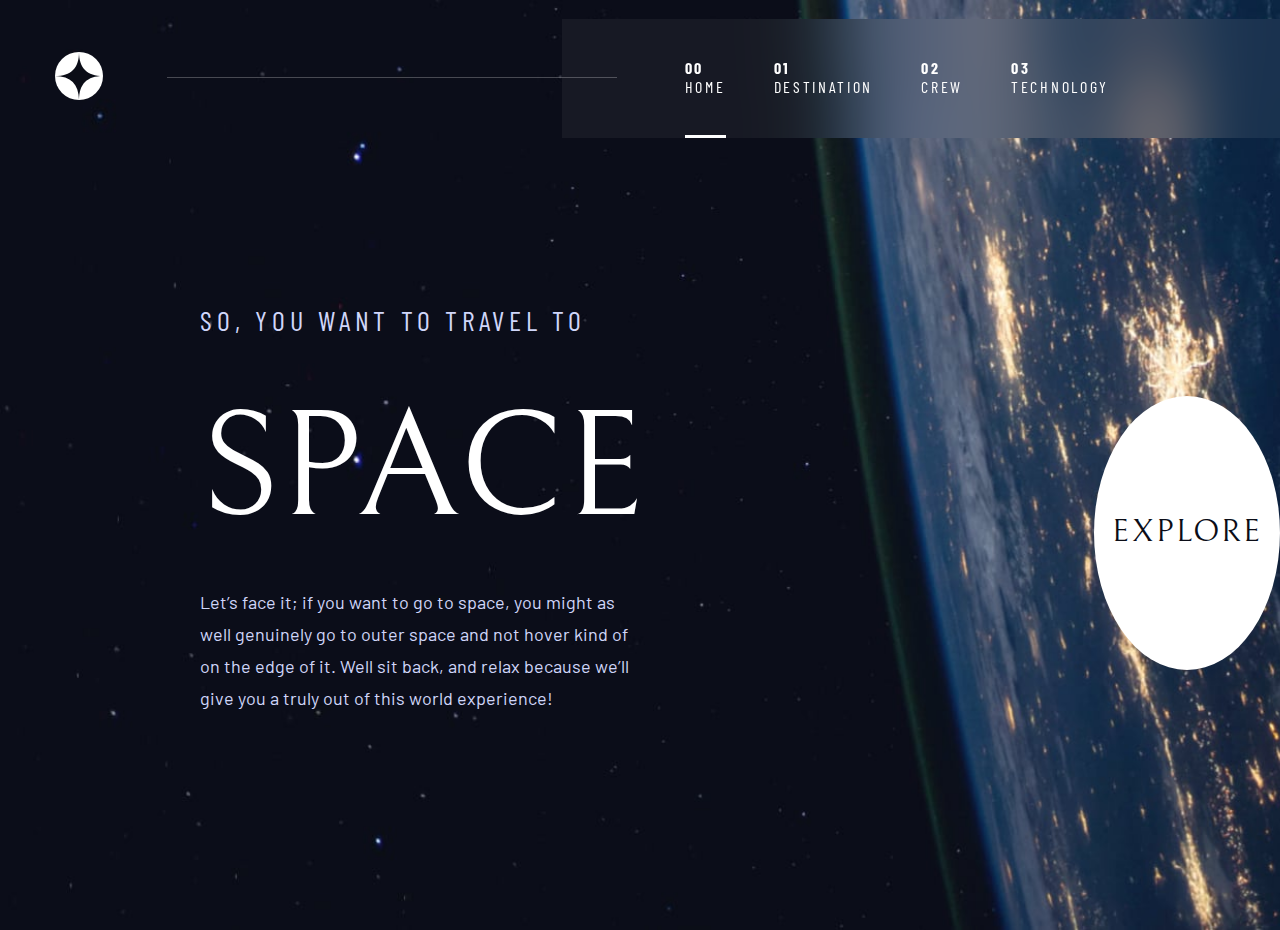
==== index.html @ 855ad0ff "Add files via upload" ====
<!DOCTYPE html>
<html lang="en">
<head>
  <meta charset="UTF-8">
  <meta name="viewport" content="width=device-width, initial-scale=1.0">

  <link rel="icon" type="image/png" sizes="32x32" href="./assets/favicon-32x32.png">
  <link rel="stylesheet" href="./styles.css">
  <!-- GOOGLE FONTS -->
  <link rel="preconnect" href="https://fonts.googleapis.com">
  <link rel="preconnect" href="https://fonts.gstatic.com" crossorigin>
  <link href="https://fonts.googleapis.com/css2?family=Barlow&family=Barlow+Condensed&family=Bellefair&display=swap" rel="stylesheet">
  <title>Frontend Mentor | Space tourism website</title>
  <style>
    body {
      background: url(./assets/home/background-home-desktop.jpg);
      background-size: cover;
      height: 100vh;
    }
    @media only screen and (max-width: 800px) {
      body {
        background: url(./assets/home/background-home-tablet.jpg);
        background-size: cover;
        height: 100vh;
      }
    }
    @media only screen and (max-width: 400px) {
      body {
        background: url(./assets/home/background-home-mobile.jpg);
        background-size: cover;
        height: 100vh;
      }
    }
  </style>
</head>
<body>

  <!-- TOP START -->
  <div class="top flex">
    <!-- LOGO -->
    <div class="logo">
      <img src="./assets/shared/logo.svg" alt="logo">
    </div>
    <!-- LINE -->
    <hr>
    <!-- NAVIGATION BAR -->
    <nav class="flex">
      <a href="#" class="current"><span>00</span> Home</a>
      <a href="./destination.html"><span>01</span> Destination</a>
      <a href="./crew.html"><span>02</span> Crew</a>
      <a href="./technology.html"><span>03</span> Technology</a>
    </nav>
  </div>

  <div class="toggle-menu">
    <div id="toggle-btn" class="hamburger"></div>
    <ul id="toggle-options" class="hidden">
      <li><a href="#" class="current-toggle"><span>00</span> Home</a></li>
      <li><a href="./destination.html"><span>01</span> Destination</a></li>
      <li><a href="./crew.html"><span>02</span> Crew</a></li>
      <li><a href="./technology.html"><span>03</span> Technology</a></li>
    </ul>
  </div>
  <!-- TOP END -->

  <!-- MAIN CONTENT START-->
  <div class="home-container flex">

    <div class="main-text">
      <h5>So, you want to travel to</h5>
      <h1>Space</h1>
      <p class="des">Let’s face it; if you want to go to space, you might as well genuinely go to 
        outer space and not hover kind of on the edge of it. Well sit back, and relax 
        because we’ll give you a truly out of this world experience!</p>
    </div>

    <div class="start">
      <a href="./destination.html"><p>Explore</p></a>
    </div>

  </div>
  <!-- MAIN CONTENT END-->

  <script type="text/javascript" src="./script.js"></script>
</body>
</html>
---- styles.css ----
/* font-family: 'Barlow Condensed', sans-serif;
font-family: 'Bellefair', serif;
font-family: 'Barlow', sans-serif; */
* {
    border: none;
}

:root {
    --dark-blue: #0B0D17;
    --white: #FFFFFF;
    --pale-blue: #D0D6F9;
    --hover: #979797;
}

body {
    margin: 0;
    padding: 0;
    text-transform: uppercase;
}

h1 {
    font-family: 'Bellefair', serif;
    font-size: 150px;
}
h2 {
    font-family: 'Bellefair', serif;
    font-size: 100px;
}
h3 {
    font-family: 'Bellefair', serif;
    font-size: 56px;
}
h4 {
    font-family: 'Bellefair', serif;
    font-size: 32px;
}
h5 {
    font-family: 'Barlow Condensed', sans-serif;
    font-size: 28px;
    letter-spacing: 4.75px;
}
.subheading-1 {
    font-family: 'Bellefair', serif;
    font-size: 28px;
}
.subheading-2 {
    font-family: 'Barlow Condensed', sans-serif;
    font-size: 14px;
    letter-spacing: 2.35px;
}
p {
    font-family: 'Barlow', sans-serif;
    font-size: 18px;
    line-height: 32px;
    text-transform: none;
}

.hidden {
    display: none;
}

.active {
    opacity: 1;
}

.flex {
    display: flex;
}

.top {
    margin-top: 30px;
    margin-left: 55px;
    height: 96px;
    align-items: center;
}

.logo img {
   width: 48px;
   height: 48px;
}

hr {
    width: 550px;
    z-index: 3;
    height: 1px;
    border: 1px solid #FFFFFF;
    border-bottom: none;
    border-left: none;
    border-right: none;
    margin-left: 64px;
    opacity: 0.25;
}

nav {
    padding: 39px 123px 0;
    margin-left: -55px;
    margin-right: 0;
    font-family: 'Barlow Condensed', sans-serif;
    font-size: 16px;
    letter-spacing: 2.7px;
    background-color: rgba(255, 255, 255, 0.05);
    backdrop-filter: blur(35px);
    cursor: pointer;
}

nav a {
    margin-right: 48px;
    text-decoration: none;
    color: var(--white);
    display: block;
    padding-bottom: 39px;
}

a.current {
    border-bottom: 3px solid var(--white);
}

a:hover {
    border-bottom: 3px solid var(--hover);
    animation: underline 0.25s;
}

@keyframes underline {
    0% {opacity: 0.1;}
    20% {opacity: 0.3;}
    40% {opacity: 0.5;}
    60% {opacity: 0.7;}
    80% {opacity: 0.9;}
    100% {opacity: 1;}
}

a span {
    font-weight: bold;
}



/* HOMEPAGE START */

.main-text {
    margin: 130px 0 120px 200px;
    width: 450px;
    height: 382px;
    color: var(--pale-blue);
}

.main-text h5 {
    font-weight: 400;
    line-height: 34px;
}

.main-text h1 {
    color: var(--white);
    font-weight: 400;
    margin: 8px auto 30px;
}

.start {
    margin-left: 450px;
    margin-top: 270px;
    width: 274px;
    height: 274px;
    border-radius: 50%;
    text-align: center;
    background-color: var(--white);
}

.start:hover {
    box-shadow: 0 0 0 60px rgba(153, 153, 153, 0.2);
    transition: 0.4s ease-out;
}

.start a {
    text-decoration: none;
    color: var(--dark-blue);
}

.start p {
    font-size: 32px;
    font-family: 'Bellefair', serif;
    text-transform: uppercase;
    margin-top: 120px;
    letter-spacing: 2px;
}
/* HOMEPAGE END */


/* DESTINATION START */
.planet-pic {
    margin: 100px 46px 80px 170px;
}

.planet-pic h5 {
    color: var(--white);
    font-weight: 400;
    line-height: 34px;
}

.planet-pic h5 span {
    font-weight: 700;
    opacity: 0.25;
}

.planet-pic img {
    margin-top: 70px;
    margin-left: 50px;
    width: 445px;
    height: 445px;
}

.planet-des {
    margin: 210px auto 100px 120px;
    width: 450px;
    height: 472px;
}

nav.planet {
    margin-left: 0;
    background: none;
    padding: 0 0 30px 0;
}

nav.planet a {
    color: var(--pale-blue);
    margin-right: 40px;
    padding-bottom: 10px;
}
nav.planet a.current {
    color: var(--white);
}

.planet-des h2 {
    color: var(--white);
    font-weight: 400;
    margin-top: 20px;
    margin-bottom: 20px;
}

.planet-des p {
    color: var(--pale-blue);
    margin: 0 auto 55px;
}
.planet-des hr {
    margin-left: 0;
    width: 445px;
    border: 1px solid #383B4B;
    opacity: 1;
    border-bottom: none;
    border-left: none;
    border-right: none;
}
.info {
    margin-top: 25px;
}
.info .distance,
.info .time {
    margin-right: 75px;
}
.info .subheading-2 {
    color: var(--pale-blue);
    margin-bottom: 10px;
}
.info .subheading-1 {
    color: var(--white);
}

/* DESTINATION END */


/* CREW START */
.crew-container {
    margin: 60px 120px 0 180px;
}

.crew-member h5 {
    color: var(--white);
    font-weight: 400;
}

.crew-member h5 span {
    color: var(--white);
    opacity: 0.25;
    font-weight: 700;
}

.crew-member h4 {
    margin: 150px auto 20px;
    color: var(--white);
    opacity: 0.5;
    font-weight: 400;
}

.crew-member h3 {
    color: var(--white);
    font-weight: 400;
    margin: 0 0 40px;
}

.crew-member p {
    color: var(--pale-blue);
    width: 444px;
    height: 160px;
}

.crew-menu {
    position: absolute;
    bottom: -50px;
    gap: 39px;
}

.crew-menu .dot {
    background: var(--white);
    width: 15px;
    height: 15px;
    border-radius: 50%;
    opacity: 0.17;
    cursor: pointer;
}

.crew-menu .active {
    opacity: 1;
}

.crew-member .dot:hover {
    transition: 0.2s ease-in-out;
    opacity: 0.5;
}
.crew-pic {
    margin-top: 25px;
    margin-left: 120px;
}
.crew-pic img {
    width: 568px;
    height: 680px;
    margin-bottom: 0;
}
/* CREW END */


/* TECHNOLOGY START */
.tech-text {
    margin-top: 30px;
    margin-left: 166px;
}
.tech-text h5 {
    color: var(--white);
    font-weight: 400;
}

.tech-text h5 span {
    font-weight: 700;
    opacity: 0.25;
}

.tech-flex {
    margin-top: 150px;
    margin-right: 150px;
    height: 305px;
}

.list {
    flex-direction: column;
    justify-content: space-between;
    margin-right: 80px;
}

.list .circle {
    display: flex;
    width: 78px;
    height: 78px;
    border-radius: 50%;
    border: 1px solid rgba(255, 255, 255, 0.25);
    color: var(--white);
    align-items: center;
    justify-content: center;
    font-size: 32px;
    font-family: 'Bellefair', serif;
    cursor: pointer;
}

.list .circle.now {
    border: 1px solid var(--white);
    background: var(--white);
    color: var(--dark-blue);
}

.list .circle:hover {
    border: 1px solid var(--white);
    transition: 0.25s ease-in-out;
}

.tech-content {
    width: 470px;
}

.tech-content .term {
    color: var(--pale-blue);
    font-size: 16px;
    letter-spacing: 2.7px;
    font-family: 'Barlow Condensed', sans-serif;
}

.tech-content h3 {
    color: var(--white);
    font-weight: 400;
    margin-top: 15px;
    margin-bottom: 20px;
}

.tech-content p {
    color: var(--pale-blue);
}

.tech-pic {
    position: absolute;
    margin-top: 100px;
    right: 0;
}

.tech-pic img {
    width: 515px;
    height: 527px;
}
/* TECHNOLOGY END */


/* RESPONSIVE DESIGN */
@media only screen and (max-width: 800px) {
    h5 {
        font-size: 20px;
        letter-spacing: 3.38px;
        line-height: 24px;
    }
    p {
        font-size: 16px;
        line-height: 28px;
    }
    /* NAV BAR */
    .top {
        margin-top: 0;
        margin-left: 39px;
    }
    .logo img {
        margin-left: 0;
     }
    nav {
        font-size: 14px;
        letter-spacing: 2.36px;
        line-height: 16.8px;
        width: 450px;
        justify-content: space-between;
        margin-left: 160px;
        padding: 39px 48px 0;
    }
    nav a {
        padding-bottom: 37px;
        margin-right: 0;
    }
    .top nav a span {
        display: none;
    }
    hr {
        display: none;
    }
    .home-container,
    .destination-container,
    .crew-container,
    .tech-container {
        flex-direction: column;
        align-items: center;
        justify-content: center;
    }
    .main-text {
        margin: 75px auto;
        height: 330px;
        text-align: center;
    }
    .main-text h5 {
        margin-bottom: 10px;
    }
    .main-text h1 {
        margin-bottom: 20px;
    }
    .start {
        margin: 120px auto 40px;
        width: 242px;
        height: 242px;
    }
    .start p {
        margin-top: 110px;
    }
    /* DESTINATIONS */
    .planet-pic {
        margin: auto;
    }
    .planet-pic h5,
    .crew-member h5,
    .tech-text h5 {
        position: absolute;
        top: 100px;
        left: 38.5px;
    }
    .planet-pic img {
        margin: 125px auto 0;
        width: 300px;
        height: 300px;
    }
    .planet-des {
        margin: 25px auto;
        width: 600px;
        height: 450px;
        text-align: center;
        display: flex;
        flex-direction: column;
        justify-content: center;
        align-items: center;
    }
    nav.planet {
        margin: 0 auto;
        width: 285.5px;
    }
    nav.planet a {
        font-size: 16px;
        margin-right: 36px;
    }
    .planet-des h2 {
        font-size: 80px;
        margin: 5px auto;
    }
    .planet-des p {
        width: 573px;
        margin: 5px auto;
    }
    .planet-des hr {
        display: block;
        margin: 45px auto 0;
        width: 573px;
    }
    .info .subheading-2 {
        margin-bottom: 15px;
    }
    /* CREW */
    .crew-container {
        margin: auto;
    }
    .crew-member {
        text-align: center;
        width: 520px;
        height: 290px;
        margin: 125px auto 20px;
    }
    .crew-member h4 {
        margin: 0 auto 8px;
        font-size: 24px;
    }
    
    .crew-member h3 {
        font-size: 40px;
        margin: 0 auto;
    }
    .crew-member p {
        width: 520px;
        height: 100px;
    }
    .crew-menu {
        position: relative;
        margin-top: -25px;
        gap: 16px;
        justify-content: center;
    }
    .crew-menu .dot {
        width: 10px;
        height: 10px;
    }
    .crew-pic {
        margin: -3px auto 0; 
        width: 458px;
    }
    .crew-pic img {
        width: 458px;
        height: 580px;
        margin-bottom: 0;
    }
    /* TECHNOLOGY */
    .tech-container {
        flex-direction: column-reverse;
    }
    .tech-pic {
        position: relative;
        margin-top: 124px;
        width: 100%;
        background-image: url(./assets/technology/image-launch-vehicle-landscape.jpg);
        height: 310px;
    }
    .tech-pic img {
        display: none;
    }
    .tech-text {
        margin: 10px auto;
        text-align: center;
    }
    .tech-flex {
        flex-direction: column;
        margin: 45px auto;
        text-align: center;
    }
    .list {
        flex-direction: row;
        width: 210px;
        margin: 0 auto 40px; 
    }
    .list .circle {
        width: 58px;
        height: 58px;
        font-size: 24px;
    }
    .tech-content {
        width: 458px;
    }
    .tech-content h3 {
        font-size: 40px;
    }
    
}

@media only screen and (max-width: 400px) {
    .top nav {
        display: none;
    }
    .logo img {
        position: absolute;
        width: 40px;
        height: 40px;
        left: 24px;
        top: 24px;
     }
    #toggle-btn {
        position: absolute;
        top: 33px;
        right: 24px;
        width: 24px;
        height: 21px;
    }
    .hamburger {
        background-image: url(./assets/shared/icon-hamburger.svg);
    }
    .close {
        background-image: url(./assets/shared/icon-close.svg);
        background-size: 20px 20px;
        background-repeat: no-repeat;
        z-index: 3;
    }
    .close:hover {
        transform: rotate(-120deg);
        transition: transform 0.5s ease;
    }
    .toggle-menu ul {
        position: absolute;
        top: -15px;
        right: 0;
        width: 220px;
        height: 100%;
        background-color: rgba(255, 255, 255, 0.05);
        backdrop-filter: blur(35px);
        cursor: pointer;
        transition: 0.3s linear;
        z-index: 2;
    }
    .toggle-menu ul li {
        position: relative;
        font-family: 'Barlow Condensed', sans-serif;
        font-size: 16px;
        letter-spacing: 2.7px;
        list-style: none;
        top: 118px;
        margin-left: 15px;
        margin-bottom: 32px;
    }
    .toggle-menu ul li a:hover {
        border-bottom: 2px solid var(--hover);
        animation: underline 0.25s;
    }
    .current-toggle {
        border-bottom: 2px solid var(--white);
    }
    .toggle-menu ul li a {
        padding-bottom: 5px;
        color: var(--white);
        text-decoration: none;
    }
    /* HOME PAGE */
    .main-text {
        margin: 0 auto;
        height: 276px;
        width: 327px;
    }
    .main-text h5 {
        font-size: 16px;
        margin-top: 10px;
    }
    .main-text h1 {
        font-size: 80px;
    }
    .main-text p {
        font-size: 15px;
        line-height: 25px;
    }
    .start {
        margin: 100px auto 48px;
        width: 150px;
        height: 150px;
    }
    .start:hover {
        box-shadow: 0 0 0 50px rgba(153, 153, 153, 0.2);
    }
    .start p {
        margin-top: 60px;
        font-size: 20px;
    }
    /* DESTINATION PAGE */
    .planet-pic h5,
    .crew-member h5,
    .tech-text h5 {
        top: 55px;
        left: 0;
        right: 0;
        margin-left: auto;
        margin-right: auto;
        width: 230px;
        font-size: 16px;
        letter-spacing: 2.7px;
    }
    .planet-pic img {
        margin: 48px auto 0;
        width: 170px;
        height: 170px;
    }
    .planet-des {
        margin: 30px auto;
        width: 327px;
        height: 480px;
    }
    nav.planet {
        margin: 0 auto;
        width: 237.5px;
        height: 28px;
        padding-bottom: 13px;
    }
    nav.planet a {
        font-size: 14px;
        letter-spacing: 2.36px;
        margin-right: 26px;
        padding-bottom: 5px;
    }
    .planet-des h2 {
        font-size: 56px;
        margin: 10px auto 0;
    }
    .planet-des p {
        font-size: 15px;
        line-height: 25px;
        width: 327px;
        height: 170px;
        margin: 0 auto;
    }
    .planet-des hr {
        margin: 30px auto 0;
        width: 327px;
    }
    .info {
        flex-direction: column;
        align-items: center;
        margin: 32px auto 0;
    }
    .info .subheading-2 {

        margin-bottom: 12px;
    }
    .info .distance,
    .info .time {
    margin: 0 auto 32px;
    }
    /* CREW PAGE */
    .crew-container {
        flex-direction: column-reverse;
    }
    .crew-pic {
        margin: 40px auto 0; 
        width: 327px;
        height: 223px;
        display: flex;
        justify-content: center;
    }
    .crew-pic img {
        width: 177px;
        height: 222px;
    }
    .crew-member {
        width: 327px;
        height: 212px;
        margin: 32px auto 50px;
    }
    .crew-menu {
        position: absolute;
        margin: auto;
        top: 394px;
        left: 0;
        right: 0;
        bottom: 0;
        width: 88px;
    }
    .crew-member h4 {
        margin: 32px auto 8px;
        font-size: 16px;
    }
    .crew-member h3 {
        font-size: 24px;
    }
    .crew-member p {
        width: 327px;
        font-size: 15px;
    }
    /* TECHNOLOGY PAGE */
    .tech-pic {
        margin-top: 32px;
        background-image: url(./assets/technology/image-launch-vehicle-landscape.jpg);
        background-size: cover;
        height: 170px;
    }
    .tech-text {
        margin: 34px auto;
    }
    .tech-flex {
        margin: 0 auto;
    }
    .list {
        width: 152px;
        gap: 16px;
        margin: auto;
        left: 0;
        right: 0;
    }
    .list .circle {
        width: 40px;
        height: 40px;
        font-size: 16px;
    }
    .tech-content {
        width: 327px;
        margin-top: 26px;
    }
    .tech-content .term {
        font-size: 14px;
    }
    .tech-content h3 {
        font-size: 24px;
    }
    .tech-content p {
        font-size: 15px;
    }
    
}
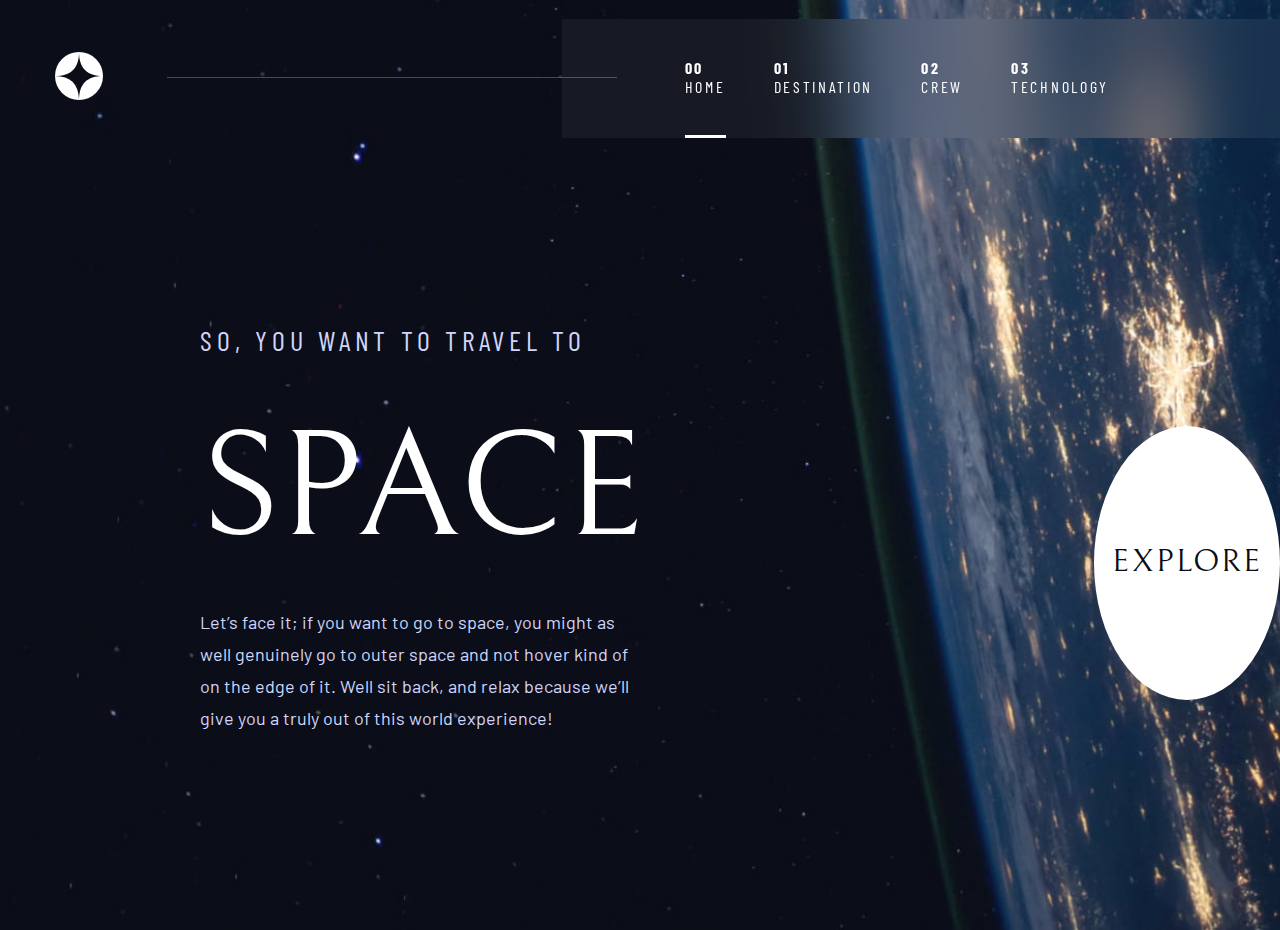
==== commit cf05bc49: "Update index.html" ====
--- a/index.html
+++ b/index.html
@@ -24,7 +24,7 @@
         height: 100vh;
       }
     }
-    @media only screen and (max-width: 400px) {
+    @media only screen and (max-width: 480px) {
       body {
         background: url(./assets/home/background-home-mobile.jpg);
         background-size: cover;
@@ -83,4 +83,4 @@
 
   <script type="text/javascript" src="./script.js"></script>
 </body>
-</html>+</html>
--- a/styles.css
+++ b/styles.css
@@ -138,7 +138,7 @@
 /* HOMEPAGE START */
 
 .main-text {
-    margin: 130px 0 120px 200px;
+    margin: 150px 0 120px 200px;
     width: 450px;
     height: 382px;
     color: var(--pale-blue);
@@ -157,7 +157,7 @@
 
 .start {
     margin-left: 450px;
-    margin-top: 270px;
+    margin-top: 300px;
     width: 274px;
     height: 274px;
     border-radius: 50%;
@@ -859,4 +859,4 @@
         font-size: 15px;
     }
     
-}+}
